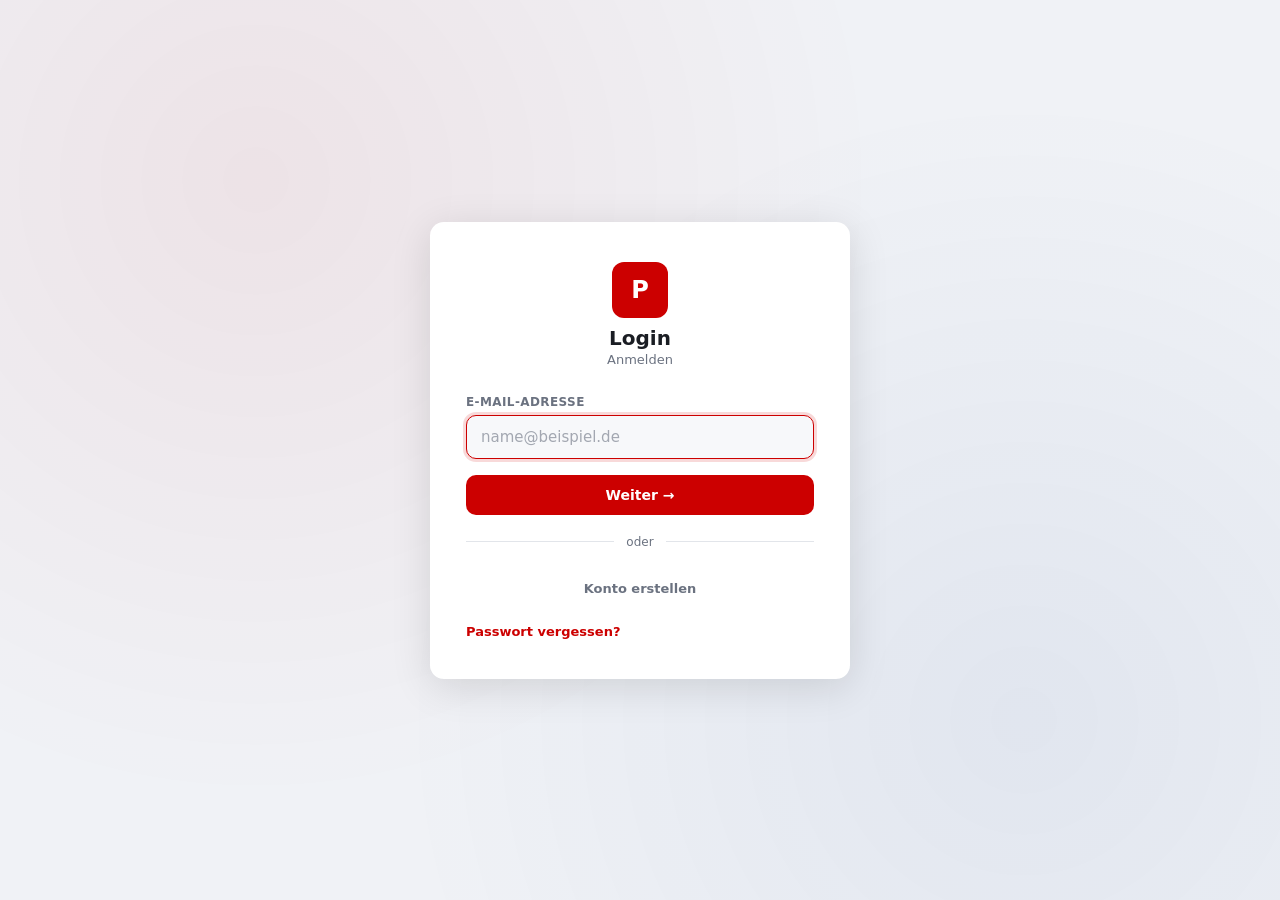
==== login-portal/htdocs/index.html @ 2f03b528 "v1081 – Feature: Zentrales Login-Portal – eigenständige SPA für Cross-Domain-Authentifizierung (logi" ====
<!DOCTYPE html>
<html lang="de">
<head>
<meta charset="utf-8">
<meta name="viewport" content="width=device-width, initial-scale=1, viewport-fit=cover">
<title>Login</title>
<link rel="icon" href="data:,">
<style>
/* ── CSS Variables (überschrieben durch Vereinsfarben) ─── */
:root {
  --primary: #cc0000;
  --accent: #003087;
  --bg: #f0f2f6;
  --surf: #ffffff;
  --surf2: #f7f8fa;
  --text: #1a1d23;
  --text2: #6b7280;
  --border: #e2e5ea;
  --radius: 14px;
  --shadow: 0 2px 16px rgba(0,0,0,.08);
  --shadow-lg: 0 8px 40px rgba(0,0,0,.12);
  --font: 'Segoe UI', -apple-system, BlinkMacSystemFont, system-ui, sans-serif;
}
@media (prefers-color-scheme: dark) {
  :root {
    --bg: #0f1117;
    --surf: #1a1d26;
    --surf2: #232730;
    --text: #e8eaef;
    --text2: #8b92a0;
    --border: #2d313a;
    --shadow: 0 2px 16px rgba(0,0,0,.3);
    --shadow-lg: 0 8px 40px rgba(0,0,0,.4);
  }
}

/* ── Reset & Base ─────────────────────────────────────── */
*, *::before, *::after { box-sizing: border-box; margin: 0; padding: 0; }
html, body { height: 100%; }
body {
  font-family: var(--font);
  background: var(--bg);
  color: var(--text);
  display: flex;
  align-items: center;
  justify-content: center;
  min-height: 100dvh;
  padding: 20px;
  overflow-y: auto;
}

/* ── Background Pattern ───────────────────────────────── */
body::before {
  content: '';
  position: fixed;
  inset: 0;
  background:
    radial-gradient(circle at 20% 20%, color-mix(in srgb, var(--primary) 6%, transparent) 0%, transparent 50%),
    radial-gradient(circle at 80% 80%, color-mix(in srgb, var(--accent) 6%, transparent) 0%, transparent 50%);
  pointer-events: none;
  z-index: 0;
}

/* ── Card ─────────────────────────────────────────────── */
.portal-card {
  position: relative;
  z-index: 1;
  background: var(--surf);
  border-radius: var(--radius);
  box-shadow: var(--shadow-lg);
  width: 100%;
  max-width: 420px;
  padding: 40px 36px 36px;
  animation: cardIn .4s ease-out;
}
@keyframes cardIn {
  from { opacity: 0; transform: translateY(12px) scale(.98); }
  to   { opacity: 1; transform: none; }
}

/* ── Logo & Header ────────────────────────────────────── */
.portal-logo {
  text-align: center;
  margin-bottom: 8px;
}
.portal-logo img {
  height: 56px;
  object-fit: contain;
}
.portal-logo .logo-placeholder {
  width: 56px; height: 56px;
  border-radius: 12px;
  background: var(--primary);
  display: inline-flex;
  align-items: center;
  justify-content: center;
  font-size: 24px;
  font-weight: 800;
  color: #fff;
}
.portal-title {
  text-align: center;
  font-size: 20px;
  font-weight: 700;
  color: var(--text);
  margin-bottom: 2px;
}
.portal-sub {
  text-align: center;
  font-size: 13px;
  color: var(--text2);
  margin-bottom: 28px;
}

/* ── Form Elements ────────────────────────────────────── */
.field-group { margin-bottom: 16px; }
.field-label {
  display: block;
  font-size: 12px;
  font-weight: 600;
  color: var(--text2);
  text-transform: uppercase;
  letter-spacing: .4px;
  margin-bottom: 6px;
}
.field-input {
  width: 100%;
  padding: 12px 14px;
  font-size: 15px;
  font-family: var(--font);
  background: var(--surf2);
  border: 1.5px solid var(--border);
  border-radius: 10px;
  color: var(--text);
  outline: none;
  transition: border-color .2s, box-shadow .2s;
}
.field-input:focus {
  border-color: var(--primary);
  box-shadow: 0 0 0 3px color-mix(in srgb, var(--primary) 15%, transparent);
}
.field-input::placeholder { color: var(--text2); opacity: .6; }

/* ── Buttons ──────────────────────────────────────────── */
.btn {
  display: inline-flex;
  align-items: center;
  justify-content: center;
  gap: 8px;
  width: 100%;
  padding: 12px 20px;
  font-size: 14px;
  font-weight: 600;
  font-family: var(--font);
  border: none;
  border-radius: 10px;
  cursor: pointer;
  transition: all .2s;
  text-decoration: none;
}
.btn-primary {
  background: var(--primary);
  color: #fff;
}
.btn-primary:hover { filter: brightness(1.1); transform: translateY(-1px); }
.btn-primary:active { transform: translateY(0); }
.btn-primary:disabled { opacity: .5; cursor: not-allowed; transform: none; filter: none; }
.btn-ghost {
  background: transparent;
  color: var(--text2);
  font-size: 13px;
}
.btn-ghost:hover { color: var(--text); background: var(--surf2); }
.btn-accent {
  background: var(--accent);
  color: #fff;
}
.btn-accent:hover { filter: brightness(1.1); }
.btn-link {
  background: none;
  border: none;
  color: var(--primary);
  font-size: 13px;
  font-weight: 600;
  font-family: var(--font);
  cursor: pointer;
  padding: 4px 0;
  text-decoration: none;
}
.btn-link:hover { text-decoration: underline; }

/* ── Error & Info ─────────────────────────────────────── */
.msg-error {
  background: #fde8e8;
  color: #cc0000;
  padding: 10px 14px;
  border-radius: 8px;
  font-size: 13px;
  font-weight: 600;
  margin-bottom: 16px;
  display: none;
}
.msg-info {
  background: color-mix(in srgb, var(--accent) 10%, var(--surf2));
  color: var(--accent);
  padding: 10px 14px;
  border-radius: 8px;
  font-size: 13px;
  margin-bottom: 16px;
}
@media (prefers-color-scheme: dark) {
  .msg-error { background: #3a1515; color: #ff6b6b; }
  .msg-info  { background: #15203a; color: #6b9bff; }
}

/* ── App Grid (nach Login) ────────────────────────────── */
.app-grid {
  display: grid;
  grid-template-columns: 1fr;
  gap: 12px;
  margin-top: 20px;
}
.app-card {
  display: flex;
  align-items: center;
  gap: 14px;
  padding: 16px 18px;
  background: var(--surf2);
  border: 1.5px solid var(--border);
  border-radius: 12px;
  text-decoration: none;
  color: var(--text);
  transition: all .2s;
  cursor: pointer;
}
.app-card:hover {
  border-color: var(--primary);
  box-shadow: 0 2px 12px color-mix(in srgb, var(--primary) 15%, transparent);
  transform: translateY(-2px);
}
.app-icon {
  width: 44px; height: 44px;
  border-radius: 10px;
  display: flex;
  align-items: center;
  justify-content: center;
  font-size: 20px;
  flex-shrink: 0;
}
.app-card-text { flex: 1; min-width: 0; }
.app-card-name { font-size: 14px; font-weight: 600; }
.app-card-desc { font-size: 12px; color: var(--text2); margin-top: 2px; }

/* ── Divider ──────────────────────────────────────────── */
.divider {
  display: flex;
  align-items: center;
  gap: 12px;
  margin: 20px 0;
  font-size: 12px;
  color: var(--text2);
}
.divider::before, .divider::after {
  content: '';
  flex: 1;
  height: 1px;
  background: var(--border);
}

/* ── QR-Code ──────────────────────────────────────────── */
.qr-wrap {
  text-align: center;
  margin: 16px 0;
}
.qr-wrap img {
  width: 180px;
  height: 180px;
  border-radius: 8px;
  background: #fff;
  padding: 8px;
}
.secret-box {
  display: flex;
  align-items: center;
  justify-content: center;
  gap: 8px;
  font-family: monospace;
  font-size: 12px;
  color: var(--text2);
  background: var(--surf2);
  padding: 8px 12px;
  border-radius: 8px;
  margin: 8px 0 16px;
  word-break: break-all;
}
.secret-box .copy-btn {
  background: none;
  border: none;
  cursor: pointer;
  font-size: 14px;
  padding: 2px 4px;
}

/* ── Backup Codes ─────────────────────────────────────── */
.backup-grid {
  display: grid;
  grid-template-columns: repeat(2, 1fr);
  gap: 6px;
  margin: 12px 0;
}
.backup-code {
  font-family: monospace;
  font-size: 14px;
  font-weight: 700;
  text-align: center;
  padding: 8px;
  background: var(--surf2);
  border-radius: 6px;
  color: var(--text);
  letter-spacing: 1px;
}

/* ── User Greeting ────────────────────────────────────── */
.user-greeting {
  text-align: center;
  margin-bottom: 4px;
}
.user-greeting .hello {
  font-size: 22px;
  font-weight: 700;
}
.user-greeting .email {
  font-size: 13px;
  color: var(--text2);
  margin-top: 2px;
}

/* ── Spinner ──────────────────────────────────────────── */
.spinner {
  width: 20px; height: 20px;
  border: 2.5px solid var(--border);
  border-top-color: var(--primary);
  border-radius: 50%;
  animation: spin .6s linear infinite;
  display: inline-block;
}
@keyframes spin { to { transform: rotate(360deg); } }

/* ── Mobile ───────────────────────────────────────────── */
@media (max-width: 480px) {
  body { padding: 12px; align-items: flex-start; padding-top: 10vh; }
  .portal-card { padding: 28px 24px 24px; }
}
</style>
</head>
<body>

<div class="portal-card" id="portal">
  <div style="text-align:center;padding:32px 0"><div class="spinner"></div></div>
</div>

<script>
(function() {
  'use strict';

  var API = 'api/index.php';
  var config = {};
  var currentUser = null;
  var apps = [];

  // ── URL-Parameter ──────────────────────────────────────
  var params = new URLSearchParams(window.location.search);
  var redirectUrl = params.get('redirect') || '';
  // App-Name aus redirect ableiten
  var redirectLabel = '';
  if (redirectUrl) {
    try { redirectLabel = new URL(redirectUrl).hostname; } catch(e) {}
  }

  // ── API-Helfer ─────────────────────────────────────────
  async function api(method, path, body) {
    var opts = { method: method, credentials: 'same-origin', headers: { 'Content-Type': 'application/json' } };
    if (body) opts.body = JSON.stringify(body);
    var url = API + '?_route=' + encodeURIComponent(path);
    try {
      var r = await fetch(url, opts);
      var text = await r.text();
      try { return JSON.parse(text); }
      catch(e) { return { ok: false, fehler: 'Server-Fehler' }; }
    } catch(e) { return { ok: false, fehler: 'Verbindungsfehler' }; }
  }

  // ── Render-Helfer ──────────────────────────────────────
  var el = document.getElementById('portal');
  function h(html) { el.innerHTML = html; }

  function logoHtml() {
    if (config.logo_datei) {
      // Logo-Pfad: relativ zur Statistikportal-Installation
      var src = config.logo_datei;
      // Wenn der Pfad relativ ist und wir auf dem Login-Portal sind,
      // versuchen wir den absoluten Pfad über die erste registrierte App
      if (!src.startsWith('http') && apps.length) {
        src = apps[0].url.replace(/\/+$/, '') + '/' + src;
      }
      return '<div class="portal-logo"><img src="' + esc(src) + '" alt="" onerror="this.parentNode.innerHTML=logoPlaceholder()"></div>';
    }
    return '<div class="portal-logo">' + logoPlaceholder() + '</div>';
  }
  function logoPlaceholder() {
    var k = (config.verein_kuerzel || config.verein_name || 'P').charAt(0).toUpperCase();
    return '<div class="logo-placeholder">' + k + '</div>';
  }
  function titleHtml(sub) {
    return '<div class="portal-title">' + esc(config.verein_kuerzel || config.verein_name || 'Login') + '</div>' +
           '<div class="portal-sub">' + esc(sub || 'Anmelden') + '</div>';
  }
  function errHtml(id) { return '<div class="msg-error" id="' + (id||'err') + '"></div>'; }
  function showErr(msg, id) {
    var e = document.getElementById(id || 'err');
    if (e) { e.textContent = msg; e.style.display = 'block'; }
  }
  function hideErr(id) {
    var e = document.getElementById(id || 'err');
    if (e) e.style.display = 'none';
  }
  function esc(s) { var d = document.createElement('div'); d.textContent = s; return d.innerHTML; }
  function focus(id) { setTimeout(function(){ var e = document.getElementById(id); if (e) e.focus(); }, 80); }
  function disable(btnId) { var b = document.getElementById(btnId); if(b){ b.disabled=true; b._t=b.innerHTML; b.innerHTML='<span class="spinner"></span>'; } }
  function enable(btnId) { var b = document.getElementById(btnId); if(b){ b.disabled=false; if(b._t) b.innerHTML=b._t; } }

  // ── Farben anwenden ────────────────────────────────────
  function applyColors() {
    if (config.farbe_primary) document.documentElement.style.setProperty('--primary', config.farbe_primary);
    if (config.farbe_accent)  document.documentElement.style.setProperty('--accent', config.farbe_accent);
    // Titel
    document.title = (config.verein_kuerzel || config.verein_name || 'Login') + ' – Anmelden';
  }

  // ══════════════════════════════════════════════════════
  // SCREENS
  // ══════════════════════════════════════════════════════

  // ── Login Step 1: Identifier ───────────────────────────
  var _login = { ident: '', hasPasskey: false };

  function screenLogin() {
    h(logoHtml() + titleHtml(redirectLabel ? 'Anmelden bei ' + redirectLabel : 'Anmelden') +
      errHtml() +
      '<div class="field-group">' +
        '<label class="field-label" for="f-ident">E-Mail-Adresse</label>' +
        '<input class="field-input" id="f-ident" type="email" autocomplete="username webauthn" placeholder="name@beispiel.de">' +
      '</div>' +
      '<button class="btn btn-primary" id="btn1" onclick="LP.doIdentify()">Weiter &#x2192;</button>' +
      '<div class="divider">oder</div>' +
      '<button class="btn btn-ghost" onclick="LP.screenRegister()">Konto erstellen</button>' +
      '<button class="btn-link" style="display:block;text-align:center;margin-top:12px" onclick="LP.screenReset()">Passwort vergessen?</button>'
    );
    focus('f-ident');
    document.getElementById('f-ident').addEventListener('keydown', function(e) {
      if (e.key === 'Enter') LP.doIdentify();
    });
  }

  async function doIdentify() {
    hideErr();
    var ident = (document.getElementById('f-ident').value || '').trim();
    if (!ident) { showErr('Bitte E-Mail-Adresse eingeben.'); return; }
    _login.ident = ident;
    disable('btn1');
    var r = await api('POST', 'auth/identify', { ident: ident });
    enable('btn1');
    if (!r || !r.ok) { showErr((r && r.fehler) || 'Fehler'); return; }
    _login.hasPasskey = !!(r.data && r.data.has_passkey);
    screenPassword();
  }

  // ── Login Step 2: Password ─────────────────────────────
  function screenPassword() {
    h(logoHtml() + titleHtml(_login.ident) +
      errHtml() +
      '<div class="field-group">' +
        '<label class="field-label" for="f-pw">Passwort</label>' +
        '<input class="field-input" id="f-pw" type="password" autocomplete="current-password">' +
      '</div>' +
      '<button class="btn btn-primary" id="btn2" onclick="LP.doLogin()">Anmelden</button>' +
      (_login.hasPasskey ? '<button class="btn btn-accent" style="margin-top:10px" onclick="LP.doPasskeyAuth()">&#x1F511; Mit Passkey anmelden</button>' : '') +
      '<button class="btn btn-ghost" style="margin-top:8px" onclick="LP.screenLogin()">&larr; Zurück</button>'
    );
    focus('f-pw');
    document.getElementById('f-pw').addEventListener('keydown', function(e) {
      if (e.key === 'Enter') LP.doLogin();
    });
  }

  async function doLogin() {
    hideErr();
    var pw = document.getElementById('f-pw').value;
    if (!pw) { showErr('Bitte Passwort eingeben.'); return; }
    disable('btn2');
    var r = await api('POST', 'auth/login', { benutzername: _login.ident, passwort: pw });
    enable('btn2');
    if (!r || !r.ok) { showErr((r && r.fehler) || 'Fehler'); return; }
    if (r.data && r.data.totp_required) {
      if (r.data.totp_setup) {
        screenTotpSetup();
      } else {
        screen2FA(r.data);
      }
      return;
    }
    loginSuccess(r.data);
  }

  // ── Login Step 3: 2FA ──────────────────────────────────
  var _2fa = {};
  function screen2FA(data) {
    _2fa = data || {};
    var methods = [];
    if (_2fa.has_totp)    methods.push('<button class="btn btn-primary" id="btn-totp-go" onclick="LP.show2FACode()">&#x1F4F1; Authenticator-Code</button>');
    if (_2fa.has_passkey) methods.push('<button class="btn btn-accent" onclick="LP.doPasskeyAuth()">&#x1F511; Passkey verwenden</button>');
    if (_2fa.email_login_bevorzugt || (!_2fa.has_totp && !_2fa.has_passkey))
      methods.push('<button class="btn btn-ghost" onclick="LP.sendEmailCode()">&#x2709;&#xFE0E; Code per E-Mail</button>');

    h(logoHtml() + titleHtml('Zwei-Faktor-Authentifizierung') +
      '<div class="msg-info">Wähle eine Methode zur Bestätigung deiner Identität.</div>' +
      errHtml() +
      '<div style="display:flex;flex-direction:column;gap:10px">' + methods.join('') + '</div>' +
      '<button class="btn btn-ghost" style="margin-top:12px" onclick="LP.screenLogin()">&larr; Zurück</button>'
    );
  }

  function show2FACode() {
    h(logoHtml() + titleHtml('Code eingeben') +
      errHtml() +
      '<div class="field-group">' +
        '<label class="field-label" for="f-code">6-stelliger Code</label>' +
        '<input class="field-input" id="f-code" type="text" inputmode="numeric" autocomplete="one-time-code" maxlength="8" placeholder="000000" style="text-align:center;font-size:20px;letter-spacing:4px">' +
      '</div>' +
      '<button class="btn btn-primary" id="btn3" onclick="LP.verifyTotp()">Bestätigen</button>' +
      '<button class="btn btn-ghost" style="margin-top:8px" onclick="LP.screen2FA(LP._2fa)">&larr; Andere Methode</button>'
    );
    focus('f-code');
    document.getElementById('f-code').addEventListener('keydown', function(e) {
      if (e.key === 'Enter') LP.verifyTotp();
    });
  }

  async function verifyTotp() {
    hideErr();
    var code = (document.getElementById('f-code').value || '').trim();
    if (!code) { showErr('Bitte Code eingeben.'); return; }
    disable('btn3');
    var r = await api('POST', 'auth/totp-verify', { code: code });
    enable('btn3');
    if (!r || !r.ok) { showErr((r && r.fehler) || 'Ungültiger Code'); return; }
    loginSuccess(r.data);
  }

  async function doPasskeyAuth() {
    try {
      // Challenge anfordern
      var cr = await api('POST', 'auth/passkey-auth-challenge', {});
      if (!cr || !cr.ok) { alert((cr && cr.fehler) || 'Passkey-Fehler'); return; }
      var opts = cr.data;
      opts.challenge = Uint8Array.from(atob(opts.challenge), function(c){ return c.charCodeAt(0); });
      if (opts.allowCredentials) {
        opts.allowCredentials = opts.allowCredentials.map(function(c) {
          c.id = Uint8Array.from(atob(c.id), function(x){ return x.charCodeAt(0); });
          return c;
        });
      }
      var assertion = await navigator.credentials.get({ publicKey: opts });
      var cred = {
        id: assertion.id,
        rawId: btoa(String.fromCharCode.apply(null, new Uint8Array(assertion.rawId))),
        type: assertion.type,
        response: {
          authenticatorData: btoa(String.fromCharCode.apply(null, new Uint8Array(assertion.response.authenticatorData))),
          clientDataJSON: btoa(String.fromCharCode.apply(null, new Uint8Array(assertion.response.clientDataJSON))),
          signature: btoa(String.fromCharCode.apply(null, new Uint8Array(assertion.response.signature))),
        }
      };
      if (assertion.response.userHandle) {
        cred.response.userHandle = btoa(String.fromCharCode.apply(null, new Uint8Array(assertion.response.userHandle)));
      }
      var vr = await api('POST', 'auth/passkey-auth-verify', { credential: cred });
      if (!vr || !vr.ok) { alert((vr && vr.fehler) || 'Passkey-Verifizierung fehlgeschlagen'); return; }
      loginSuccess(vr.data);
    } catch(e) {
      if (e.name !== 'NotAllowedError') alert('Passkey-Fehler: ' + e.message);
    }
  }

  async function sendEmailCode() {
    var r = await api('POST', 'auth/email-code-send', {});
    if (!r || !r.ok) { alert((r && r.fehler) || 'Fehler'); return; }
    screenEmailCode();
  }

  function screenEmailCode() {
    h(logoHtml() + titleHtml('E-Mail-Code eingeben') +
      '<div class="msg-info">Wir haben einen Code an deine E-Mail-Adresse gesendet.</div>' +
      errHtml() +
      '<div class="field-group">' +
        '<label class="field-label" for="f-ecode">6-stelliger Code</label>' +
        '<input class="field-input" id="f-ecode" type="text" inputmode="numeric" maxlength="6" placeholder="000000" style="text-align:center;font-size:20px;letter-spacing:4px">' +
      '</div>' +
      '<button class="btn btn-primary" id="btn-ec" onclick="LP.verifyEmailCode()">Bestätigen</button>' +
      '<button class="btn btn-ghost" style="margin-top:8px" onclick="LP.sendEmailCode()">Code erneut senden</button>' +
      '<button class="btn btn-ghost" onclick="LP.screen2FA(LP._2fa)">&larr; Andere Methode</button>'
    );
    focus('f-ecode');
    document.getElementById('f-ecode').addEventListener('keydown', function(e) {
      if (e.key === 'Enter') LP.verifyEmailCode();
    });
  }

  async function verifyEmailCode() {
    hideErr();
    var code = (document.getElementById('f-ecode').value || '').trim();
    if (!code) { showErr('Bitte Code eingeben.'); return; }
    disable('btn-ec');
    var r = await api('POST', 'auth/email-code-verify', { code: code });
    enable('btn-ec');
    if (!r || !r.ok) { showErr((r && r.fehler) || 'Fehler'); return; }
    loginSuccess(r.data);
  }

  // ── TOTP Setup (bei erster Anmeldung) ──────────────────
  async function screenTotpSetup() {
    h(logoHtml() + titleHtml('2FA einrichten') +
      '<div class="msg-info">Für die Sicherheit deines Kontos musst du eine Zwei-Faktor-Authentifizierung einrichten.</div>' +
      '<div style="text-align:center;padding:20px 0"><div class="spinner"></div></div>'
    );
    var r = await api('GET', 'auth/totp-setup', null);
    if (!r || !r.ok) { h(logoHtml() + '<div class="msg-error" style="display:block">' + esc((r && r.fehler) || 'Fehler') + '</div>'); return; }
    var d = r.data;
    h(logoHtml() + titleHtml('Authenticator einrichten') +
      '<div class="msg-info">Scanne den QR-Code mit deiner Authenticator-App (Google Authenticator, Authy, etc.).</div>' +
      '<div class="qr-wrap"><img src="' + esc(d.qr_url) + '" alt="QR"></div>' +
      '<div class="secret-box"><span id="totp-secret">' + esc(d.secret) + '</span><button class="copy-btn" onclick="LP.copySecret()">&#x1F4CB;</button></div>' +
      errHtml('totp-err') +
      '<div class="field-group">' +
        '<label class="field-label" for="f-totp-code">Code aus der App</label>' +
        '<input class="field-input" id="f-totp-code" type="text" inputmode="numeric" maxlength="6" placeholder="000000" style="text-align:center;font-size:20px;letter-spacing:4px">' +
      '</div>' +
      '<button class="btn btn-primary" id="btn-totp-confirm" onclick="LP.confirmTotpSetup()">Bestätigen</button>'
    );
    focus('f-totp-code');
    document.getElementById('f-totp-code').addEventListener('keydown', function(e) {
      if (e.key === 'Enter') LP.confirmTotpSetup();
    });
  }

  async function confirmTotpSetup() {
    hideErr('totp-err');
    var code = (document.getElementById('f-totp-code').value || '').trim();
    if (!code) { showErr('Bitte Code eingeben.', 'totp-err'); return; }
    disable('btn-totp-confirm');
    var r = await api('POST', 'auth/totp-setup', { code: code });
    enable('btn-totp-confirm');
    if (!r || !r.ok) { showErr((r && r.fehler) || 'Ungültiger Code', 'totp-err'); return; }
    if (r.data && r.data.backup_codes) {
      screenBackupCodes(r.data.backup_codes, r.data);
    } else {
      loginSuccess(r.data);
    }
  }

  function screenBackupCodes(codes, loginData) {
    var grid = codes.map(function(c){ return '<div class="backup-code">' + esc(c) + '</div>'; }).join('');
    h(logoHtml() + titleHtml('Backup-Codes sichern') +
      '<div class="msg-info">Speichere diese Codes sicher ab. Du kannst sie verwenden, wenn du keinen Zugang zu deiner Authenticator-App hast.</div>' +
      '<div class="backup-grid">' + grid + '</div>' +
      '<button class="btn btn-primary" onclick="LP.loginSuccess(LP._backupLoginData)">Weiter</button>'
    );
    window.LP._backupLoginData = loginData;
  }

  function copySecret() {
    var s = document.getElementById('totp-secret');
    if (s && navigator.clipboard) {
      navigator.clipboard.writeText(s.textContent);
    }
  }

  // ── Login Success ──────────────────────────────────────
  function loginSuccess(data) {
    currentUser = data;
    if (redirectUrl) {
      // Direkt zur anfragenden App weiterleiten
      window.location.href = redirectUrl;
      return;
    }
    screenAppSelector();
  }

  // ── App-Auswahl ────────────────────────────────────────
  function screenAppSelector() {
    var name = currentUser.vorname || currentUser.name || '';
    var greeting = name ? 'Hallo, ' + name + '!' : 'Angemeldet!';
    var appCards = '';
    for (var i = 0; i < apps.length; i++) {
      var a = apps[i];
      appCards += '<a class="app-card" href="' + esc(a.url) + '">' +
        '<div class="app-icon" style="background:' + esc(a.farbe || 'var(--primary)') + ';color:#fff">' + esc(a.icon || '📊') + '</div>' +
        '<div class="app-card-text">' +
          '<div class="app-card-name">' + esc(a.name) + '</div>' +
          (a.beschreibung ? '<div class="app-card-desc">' + esc(a.beschreibung) + '</div>' : '') +
        '</div>' +
        '<span style="color:var(--text2)">&#x2192;</span>' +
      '</a>';
    }
    if (!appCards) {
      appCards = '<div class="msg-info">Keine Apps konfiguriert. Bitte Login-Portal-Apps in den Einstellungen anlegen.</div>';
    }

    h(logoHtml() +
      '<div class="user-greeting"><div class="hello">' + esc(greeting) + '</div>' +
        '<div class="email">' + esc(currentUser.email || currentUser.name || '') + '</div>' +
      '</div>' +
      '<div class="app-grid">' + appCards + '</div>' +
      '<button class="btn btn-ghost" style="margin-top:16px" onclick="LP.doLogout()">Abmelden</button>'
    );
  }

  async function doLogout() {
    await api('POST', 'auth/logout', {});
    currentUser = null;
    screenLogin();
  }

  // ══════════════════════════════════════════════════════
  // REGISTRIERUNG
  // ══════════════════════════════════════════════════════
  var _reg = { email: '', name: '', step: 1 };

  function screenRegister() {
    _reg = { email: '', name: '', step: 1 };
    h(logoHtml() + titleHtml('Konto erstellen') +
      errHtml('reg-err') +
      '<div class="field-group">' +
        '<label class="field-label" for="f-reg-email">E-Mail-Adresse</label>' +
        '<input class="field-input" id="f-reg-email" type="email" placeholder="name@beispiel.de">' +
      '</div>' +
      '<div class="field-group">' +
        '<label class="field-label" for="f-reg-name">Name</label>' +
        '<input class="field-input" id="f-reg-name" type="text" placeholder="Vor- und Nachname">' +
      '</div>' +
      '<div class="field-group">' +
        '<label class="field-label" for="f-reg-pw">Passwort (mind. 8 Zeichen)</label>' +
        '<input class="field-input" id="f-reg-pw" type="password" autocomplete="new-password">' +
      '</div>' +
      '<button class="btn btn-primary" id="btn-reg" onclick="LP.regStart()">Registrieren</button>' +
      '<button class="btn btn-ghost" style="margin-top:8px" onclick="LP.screenLogin()">Bereits ein Konto? Anmelden</button>'
    );
    focus('f-reg-email');
  }

  async function regStart() {
    hideErr('reg-err');
    var email = (document.getElementById('f-reg-email').value || '').trim();
    var name  = (document.getElementById('f-reg-name').value || '').trim();
    var pw    = document.getElementById('f-reg-pw').value;
    if (!email || !name || !pw) { showErr('Alle Felder ausfüllen.', 'reg-err'); return; }
    if (pw.length < 8) { showErr('Passwort muss mind. 8 Zeichen haben.', 'reg-err'); return; }
    _reg.email = email;
    _reg.name  = name;
    disable('btn-reg');
    var r = await api('POST', 'auth/register-start', { email: email, name: name, passwort: pw });
    enable('btn-reg');
    if (!r || !r.ok) { showErr((r && r.fehler) || 'Fehler', 'reg-err'); return; }
    screenRegVerify();
  }

  function screenRegVerify() {
    h(logoHtml() + titleHtml('E-Mail bestätigen') +
      '<div class="msg-info">Wir haben einen Code an <strong>' + esc(_reg.email) + '</strong> gesendet.</div>' +
      errHtml('reg-err') +
      '<div class="field-group">' +
        '<label class="field-label" for="f-reg-code">Bestätigungscode</label>' +
        '<input class="field-input" id="f-reg-code" type="text" inputmode="numeric" maxlength="6" placeholder="000000" style="text-align:center;font-size:20px;letter-spacing:4px">' +
      '</div>' +
      '<button class="btn btn-primary" id="btn-regv" onclick="LP.regVerify()">Bestätigen</button>' +
      '<button class="btn btn-ghost" style="margin-top:8px" onclick="LP.screenRegister()">&larr; Zurück</button>'
    );
    focus('f-reg-code');
    document.getElementById('f-reg-code').addEventListener('keydown', function(e) {
      if (e.key === 'Enter') LP.regVerify();
    });
  }

  async function regVerify() {
    hideErr('reg-err');
    var code = (document.getElementById('f-reg-code').value || '').trim();
    if (!code) { showErr('Bitte Code eingeben.', 'reg-err'); return; }
    disable('btn-regv');
    var r = await api('POST', 'auth/register-verify-email', { email: _reg.email, code: code });
    enable('btn-regv');
    if (!r || !r.ok) { showErr((r && r.fehler) || 'Fehler', 'reg-err'); return; }
    screenRegTotp();
  }

  async function screenRegTotp() {
    h(logoHtml() + titleHtml('2FA einrichten') +
      '<div style="text-align:center;padding:20px 0"><div class="spinner"></div></div>'
    );
    var r = await api('POST', 'auth/register-totp-init', { email: _reg.email });
    if (!r || !r.ok) { showErr((r && r.fehler) || 'Fehler', 'reg-err'); screenRegister(); return; }
    var d = r.data;
    h(logoHtml() + titleHtml('Authenticator einrichten') +
      '<div class="msg-info">Scanne den QR-Code mit deiner Authenticator-App.</div>' +
      '<div class="qr-wrap"><img src="' + esc(d.qr_url) + '" alt="QR"></div>' +
      '<div class="secret-box"><span>' + esc(d.secret) + '</span></div>' +
      errHtml('reg-err') +
      '<div class="field-group">' +
        '<label class="field-label" for="f-reg-totp">Code aus der App</label>' +
        '<input class="field-input" id="f-reg-totp" type="text" inputmode="numeric" maxlength="6" placeholder="000000" style="text-align:center;font-size:20px;letter-spacing:4px">' +
      '</div>' +
      '<button class="btn btn-primary" id="btn-regt" onclick="LP.regTotpConfirm()">Bestätigen</button>' +
      '<button class="btn-link" style="display:block;text-align:center;margin-top:12px" onclick="LP.regSkipTotp()">Später einrichten</button>'
    );
    focus('f-reg-totp');
    document.getElementById('f-reg-totp').addEventListener('keydown', function(e) {
      if (e.key === 'Enter') LP.regTotpConfirm();
    });
  }

  async function regTotpConfirm() {
    hideErr('reg-err');
    var code = (document.getElementById('f-reg-totp').value || '').trim();
    if (!code) { showErr('Bitte Code eingeben.', 'reg-err'); return; }
    disable('btn-regt');
    var r = await api('POST', 'auth/register-totp-confirm', { email: _reg.email, code: code });
    enable('btn-regt');
    if (!r || !r.ok) { showErr((r && r.fehler) || 'Fehler', 'reg-err'); return; }
    screenRegDone(r.data);
  }

  async function regSkipTotp() {
    var r = await api('POST', 'auth/register-skip-totp', { email: _reg.email });
    if (!r || !r.ok) { alert((r && r.fehler) || 'Fehler'); return; }
    screenRegDone(r.data);
  }

  function screenRegDone(data) {
    var hasBackup = data && data.backup_codes && data.backup_codes.length;
    var autoFreigabe = data && data.auto_freigabe;

    var html = logoHtml();
    if (hasBackup) {
      var grid = data.backup_codes.map(function(c){ return '<div class="backup-code">' + esc(c) + '</div>'; }).join('');
      html += titleHtml('Backup-Codes sichern') +
        '<div class="msg-info">Speichere diese Codes sicher ab!</div>' +
        '<div class="backup-grid">' + grid + '</div>';
    }

    if (autoFreigabe) {
      html += '<div class="msg-info" style="margin-top:16px">Dein Konto wurde erstellt. Du kannst dich jetzt anmelden.</div>';
    } else {
      html += '<div class="msg-info" style="margin-top:16px">Deine Registrierung wurde eingereicht und muss noch von einem Administrator freigeschaltet werden.</div>';
    }
    html += '<button class="btn btn-primary" style="margin-top:16px" onclick="LP.screenLogin()">Zum Login</button>';
    h(html);
  }

  // ══════════════════════════════════════════════════════
  // PASSWORT-RESET
  // ══════════════════════════════════════════════════════
  var _reset = { email: '', step: 1 };

  function screenReset() {
    _reset = { email: '', step: 1 };
    h(logoHtml() + titleHtml('Passwort zurücksetzen') +
      errHtml('reset-err') +
      '<div class="field-group">' +
        '<label class="field-label" for="f-reset-email">E-Mail-Adresse</label>' +
        '<input class="field-input" id="f-reset-email" type="email" placeholder="name@beispiel.de">' +
      '</div>' +
      '<button class="btn btn-primary" id="btn-reset" onclick="LP.resetRequest()">Code anfordern</button>' +
      '<button class="btn btn-ghost" style="margin-top:8px" onclick="LP.screenLogin()">&larr; Zum Login</button>'
    );
    focus('f-reset-email');
  }

  async function resetRequest() {
    hideErr('reset-err');
    var email = (document.getElementById('f-reset-email').value || '').trim();
    if (!email) { showErr('Bitte E-Mail eingeben.', 'reset-err'); return; }
    _reset.email = email;
    disable('btn-reset');
    var r = await api('POST', 'auth/reset-request', { email: email });
    enable('btn-reset');
    if (!r || !r.ok) { showErr((r && r.fehler) || 'Fehler', 'reset-err'); return; }
    screenResetVerify();
  }

  function screenResetVerify() {
    h(logoHtml() + titleHtml('Neues Passwort setzen') +
      '<div class="msg-info">Falls ein Konto mit dieser Adresse existiert, haben wir einen Code gesendet.</div>' +
      errHtml('reset-err') +
      '<div class="field-group">' +
        '<label class="field-label" for="f-reset-code">Reset-Code</label>' +
        '<input class="field-input" id="f-reset-code" type="text" inputmode="numeric" maxlength="6" placeholder="000000" style="text-align:center;font-size:20px;letter-spacing:4px">' +
      '</div>' +
      '<div class="field-group">' +
        '<label class="field-label" for="f-reset-pw">Neues Passwort (mind. 8 Zeichen)</label>' +
        '<input class="field-input" id="f-reset-pw" type="password" autocomplete="new-password">' +
      '</div>' +
      '<button class="btn btn-primary" id="btn-resetv" onclick="LP.resetVerify()">Passwort ändern</button>' +
      '<button class="btn btn-ghost" style="margin-top:8px" onclick="LP.screenReset()">&larr; Zurück</button>'
    );
    focus('f-reset-code');
  }

  async function resetVerify() {
    hideErr('reset-err');
    var code = (document.getElementById('f-reset-code').value || '').trim();
    var pw   = document.getElementById('f-reset-pw').value;
    if (!code || !pw) { showErr('Alle Felder ausfüllen.', 'reset-err'); return; }
    if (pw.length < 8) { showErr('Passwort muss mind. 8 Zeichen haben.', 'reset-err'); return; }
    disable('btn-resetv');
    var r = await api('POST', 'auth/reset-verify', { email: _reset.email, code: code, passwort: pw });
    enable('btn-resetv');
    if (!r || !r.ok) { showErr((r && r.fehler) || 'Fehler', 'reset-err'); return; }
    h(logoHtml() + titleHtml('Passwort geändert') +
      '<div class="msg-info">Dein Passwort wurde erfolgreich geändert.</div>' +
      '<button class="btn btn-primary" onclick="LP.screenLogin()">Jetzt anmelden</button>'
    );
  }

  // ══════════════════════════════════════════════════════
  // INIT
  // ══════════════════════════════════════════════════════
  async function init() {
    // Config laden
    var cr = await api('GET', 'einstellungen', null);
    if (cr && cr.ok) {
      config = cr.data;
      applyColors();
      // Apps parsen
      try { apps = JSON.parse(config.login_portal_apps || '[]'); } catch(e) { apps = []; }
    }

    // Session prüfen
    var mr = await api('GET', 'auth/me', null);
    if (mr && mr.ok) {
      currentUser = mr.data;
      if (redirectUrl) {
        // Bereits eingeloggt → direkt weiterleiten
        window.location.href = redirectUrl;
        return;
      }
      screenAppSelector();
    } else {
      screenLogin();
    }
  }

  // ── Public API ─────────────────────────────────────────
  window.LP = {
    screenLogin: screenLogin,
    screenRegister: screenRegister,
    screenReset: screenReset,
    doIdentify: doIdentify,
    doLogin: doLogin,
    doPasskeyAuth: doPasskeyAuth,
    screen2FA: screen2FA,
    _2fa: _2fa,
    show2FACode: show2FACode,
    verifyTotp: verifyTotp,
    sendEmailCode: sendEmailCode,
    verifyEmailCode: verifyEmailCode,
    confirmTotpSetup: confirmTotpSetup,
    loginSuccess: loginSuccess,
    doLogout: doLogout,
    regStart: regStart,
    regVerify: regVerify,
    regTotpConfirm: regTotpConfirm,
    regSkipTotp: regSkipTotp,
    resetRequest: resetRequest,
    resetVerify: resetVerify,
    copySecret: copySecret,
  };

  // Start
  init();
})();
</script>
</body>
</html>
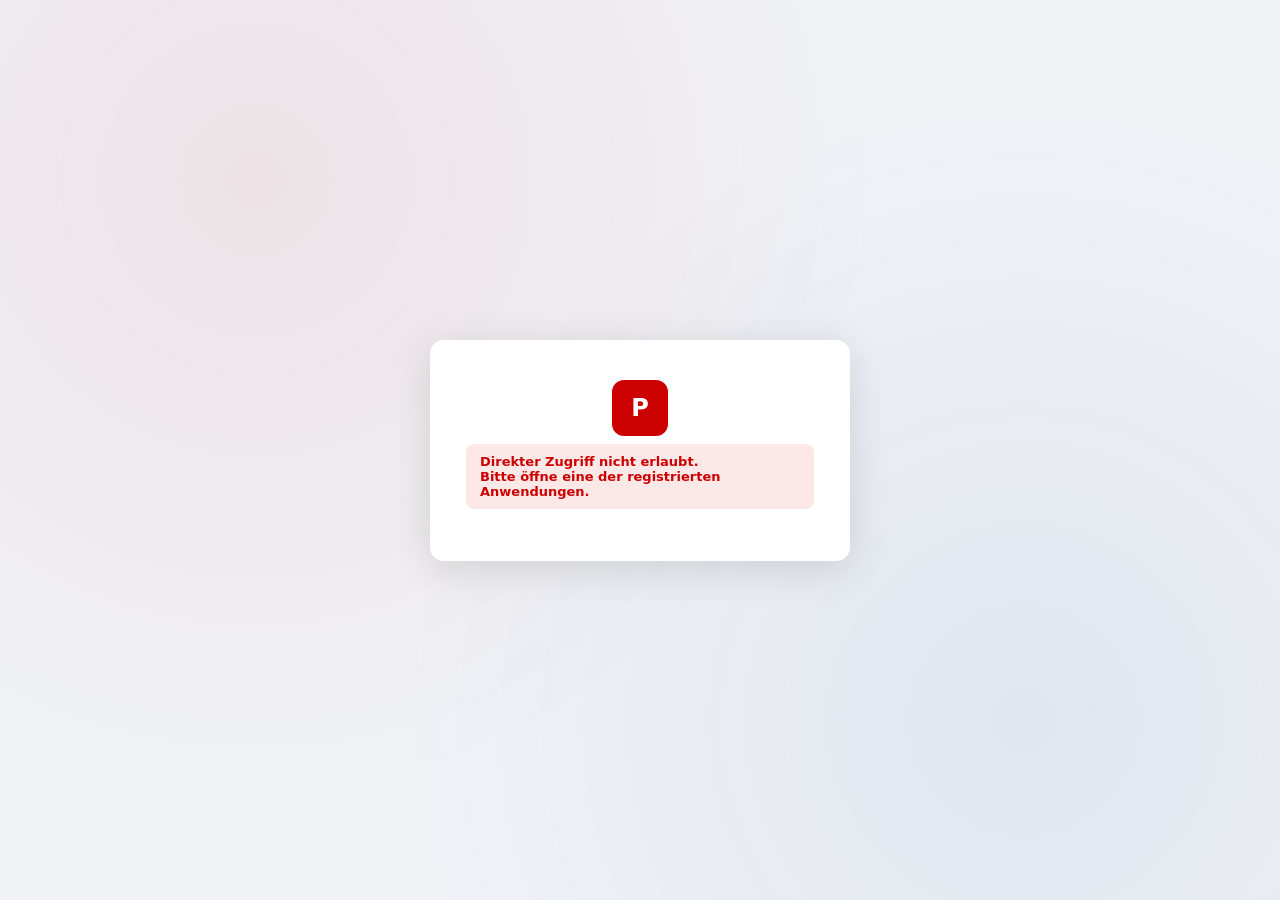
==== commit 3c573dcc: "chore: login-portal Kopie mit ?register=1 Unterstützung synchronisieren" ====
--- a/login-portal/htdocs/index.html
+++ b/login-portal/htdocs/index.html
@@ -685,11 +685,44 @@
     }
   }
 
+  // ── Redirect-Validierung ───────────────────────────────
+  function isValidRedirect(url) {
+    if (!url) return false;
+    try {
+      var u = new URL(url);
+      for (var i = 0; i < apps.length; i++) {
+        try {
+          var a = new URL(apps[i].url);
+          if (u.origin === a.origin) return true;
+        } catch(e) {}
+      }
+    } catch(e) {}
+    return false;
+  }
+
+  function screenDirectAccessDenied() {
+    var appLinks = '';
+    for (var i = 0; i < apps.length; i++) {
+      var a = apps[i];
+      appLinks += '<a class="app-card" href="' + esc(a.url) + '">' +
+        '<div class="app-icon" style="background:' + esc(a.farbe || 'var(--primary)') + ';color:#fff">' + esc(a.icon || '📊') + '</div>' +
+        '<div class="app-card-text">' +
+          '<div class="app-card-name">' + esc(a.name) + '</div>' +
+          (a.beschreibung ? '<div class="app-card-desc">' + esc(a.beschreibung) + '</div>' : '') +
+        '</div>' +
+        '<span style="color:var(--text2)">&#x2192;</span>' +
+      '</a>';
+    }
+    h(logoHtml() +
+      '<div class="msg-error" style="display:block">Direkter Zugriff nicht erlaubt.<br>Bitte öffne eine der registrierten Anwendungen.</div>' +
+      (appLinks ? '<div class="app-grid" style="margin-top:24px">' + appLinks + '</div>' : '')
+    );
+  }
+
   // ── Login Success ──────────────────────────────────────
   function loginSuccess(data) {
     currentUser = data;
-    if (redirectUrl) {
-      // Direkt zur anfragenden App weiterleiten
+    if (isValidRedirect(redirectUrl)) {
       window.location.href = redirectUrl;
       return;
     }
@@ -947,14 +980,21 @@
     var mr = await api('GET', 'auth/me', null);
     if (mr && mr.ok) {
       currentUser = mr.data;
-      if (redirectUrl) {
-        // Bereits eingeloggt → direkt weiterleiten
+      if (isValidRedirect(redirectUrl)) {
         window.location.href = redirectUrl;
         return;
       }
       screenAppSelector();
     } else {
-      screenLogin();
+      if (!isValidRedirect(redirectUrl)) {
+        screenDirectAccessDenied();
+        return;
+      }
+      if (params.get('register') === '1') {
+        screenRegister();
+      } else {
+        screenLogin();
+      }
     }
   }
 
